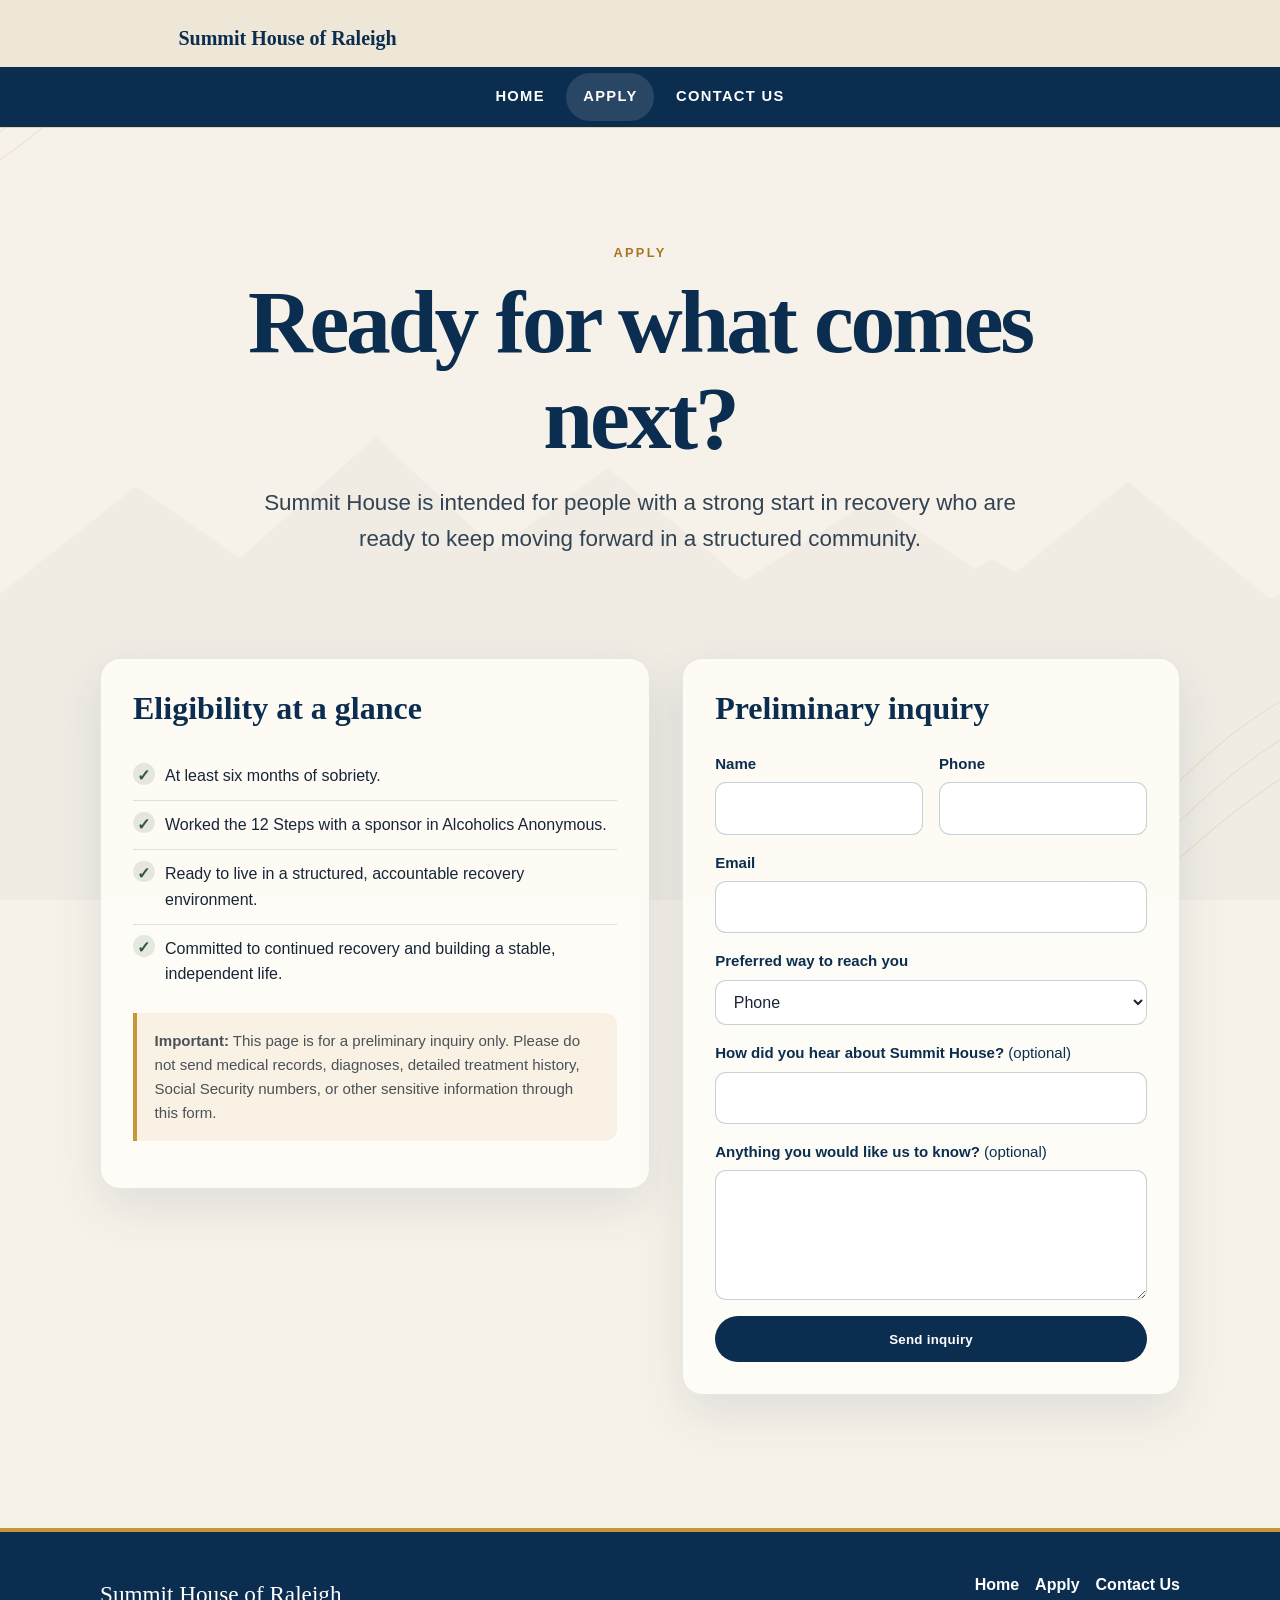
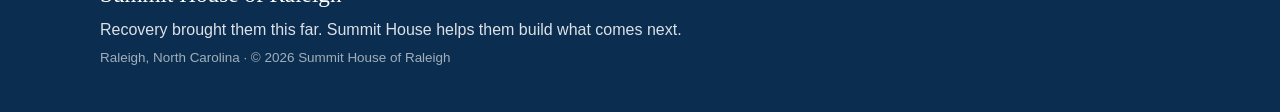
==== apply.html @ 0c9217ca "Use small logo + site title in header; update header styles\n\nCo-authored-by: Copilot <223556219+Co" ====
<!doctype html>
<html lang="en">
<head>
  <meta charset="utf-8">
  <meta name="viewport" content="width=device-width, initial-scale=1">
  <title>Apply | Summit House of Raleigh</title>
  <meta name="description" content="Learn about eligibility and submit a preliminary inquiry to Summit House of Raleigh.">
  <link rel="icon" href="assets/favicon.svg" type="image/svg+xml">
  <link rel="stylesheet" href="styles.css">
</head>
<body>
<a class="skip-link" href="#main">Skip to content</a>
<header class="site-header">
  <div class="brand-wrap">
    <a href="index.html" aria-label="Summit House of Raleigh home" class="brand-link">
      <img class="brand-mark" src="assets/logo.png" alt="">
      <span class="brand-name">Summit House of Raleigh</span>
    </a>
  </div>
  <div class="nav-shell">
    <nav class="nav" aria-label="Primary navigation">
      <a href="index.html" >Home</a>
      <a href="apply.html" aria-current="page">Apply</a>
      <a href="contact.html" >Contact Us</a>
    </nav>
  </div>
</header>

<main id="main">
  <section class="hero" style="padding-bottom:2rem">
    <p class="eyebrow">Apply</p>
    <h1>Ready for what comes next?</h1>
    <p class="lead">Summit House is intended for people with a strong start in recovery who are ready to keep moving forward in a structured community.</p>
  </section>

  <section class="section">
    <div class="split">
      <div class="panel">
        <h2>Eligibility at a glance</h2>
        <ul class="check-list">
          <li>At least six months of sobriety.</li>
          <li>Worked the 12 Steps with a sponsor in Alcoholics Anonymous.</li>
          <li>Ready to live in a structured, accountable recovery environment.</li>
          <li>Committed to continued recovery and building a stable, independent life.</li>
        </ul>
        <p class="note"><strong>Important:</strong> This page is for a preliminary inquiry only. Please do not send medical records, diagnoses, detailed treatment history, Social Security numbers, or other sensitive information through this form.</p>
      </div>

      <div class="panel">
        <h2>Preliminary inquiry</h2>
        <!-- EDIT: Connect this form to Formspree or another secure form provider before launch. -->
        <form action="https://formspree.io/f/REPLACE_ME" method="POST" data-demo="true">
          <div class="form-grid">
            <div class="field">
              <label for="name">Name</label>
              <input id="name" name="name" autocomplete="name" required>
            </div>
            <div class="field">
              <label for="phone">Phone</label>
              <input id="phone" name="phone" type="tel" autocomplete="tel">
            </div>
          </div>
          <div class="field">
            <label for="email">Email</label>
            <input id="email" name="email" type="email" autocomplete="email">
          </div>
          <div class="field">
            <label for="contact-method">Preferred way to reach you</label>
            <select id="contact-method" name="preferred_contact">
              <option>Phone</option>
              <option>Text</option>
              <option>Email</option>
            </select>
          </div>
          <div class="field">
            <label for="referral">How did you hear about Summit House? <span style="font-weight:400">(optional)</span></label>
            <input id="referral" name="referral">
          </div>
          <div class="field">
            <label for="message">Anything you would like us to know? <span style="font-weight:400">(optional)</span></label>
            <textarea id="message" name="message"></textarea>
          </div>
          <button class="button" type="submit">Send inquiry</button>
          <p class="form-status" role="status" aria-live="polite"></p>
        </form>
      </div>
    </div>
  </section>
</main>
<footer class="site-footer">
  <div class="footer-inner">
    <div>
      <p class="footer-brand">Summit House of Raleigh</p>
      <p>Recovery brought them this far. Summit House helps them build what comes next.</p>
      <p class="smallprint">Raleigh, North Carolina · © 2026 Summit House of Raleigh</p>
    </div>
    <div class="footer-links">
      <a href="index.html">Home</a>
      <a href="apply.html">Apply</a>
      <a href="contact.html">Contact Us</a>
    </div>
  </div>
</footer>

<script src="script.js"></script>
</body>
</html>
---- styles.css ----
:root {
  --navy: #0b2d4f;
  --navy-2: #163f65;
  --gold: #c89639;
  --gold-dark: #a77521;
  --cream: #f7f2e9;
  --paper: #fffdf8;
  --green: #2f5a3a;
  --ink: #172536;
  --muted: #5d6872;
  --line: rgba(11, 45, 79, .13);
  --shadow: 0 18px 50px rgba(11,45,79,.10);
  --radius: 20px;
  --max: 1120px;
}

* { box-sizing: border-box; }

html { scroll-behavior: smooth; }

body {
  margin: 0;
  color: var(--ink);
  background: var(--cream) url("assets/brand-background.svg") center top / cover fixed;
  font-family: ui-sans-serif, -apple-system, BlinkMacSystemFont, "Segoe UI", Arial, sans-serif;
  line-height: 1.6;
}

img { max-width: 100%; display: block; }

a { color: inherit; }

.skip-link {
  position: absolute;
  left: -9999px;
  top: 0;
  z-index: 1000;
  background: var(--navy);
  color: white;
  padding: .7rem 1rem;
}
.skip-link:focus { left: .5rem; top: .5rem; }

.site-header {
  background: transparent;
  backdrop-filter: blur(8px);
  border-bottom: 1px solid rgba(200,150,57,.34);
}

.brand-wrap {
  max-width: var(--max);
  margin: 0 auto;
  padding: 1.25rem 1.25rem .8rem;
  position: relative;
  z-index: 0;
}
.brand-wrap::before {
  content: "";
  position: absolute;
  left: 50%;
  transform: translateX(-50%);
  top: 0;
  bottom: 0;
  width: 100vw;
  background: #eee6d6;
  z-index: -1;
}

.brand-logo {
  width: min(760px, 94vw);
  margin: 0 auto;
  mix-blend-mode: multiply;
}

.brand-link {
  display: inline-flex;
  align-items: center;
  gap: .9rem;
  text-decoration: none;
  color: inherit;
}
.brand-mark {
  width: 64px;
  height: auto;
  display: block;
}
.brand-name {
  font-family: Georgia, "Times New Roman", serif;
  font-size: 1.25rem;
  color: var(--navy);
  font-weight: 700;
}

@media (max-width: 780px) {
  .brand-mark { width: 48px; }
  .brand-name { font-size: 1.05rem; }
}

.nav-shell {
  border-top: 1px solid rgba(11,45,79,.08);
  background: var(--navy);
}

.nav {
  max-width: var(--max);
  margin: 0 auto;
  display: flex;
  align-items: center;
  justify-content: center;
  gap: .3rem;
  padding: .35rem 1rem;
}

.nav a {
  color: white;
  text-decoration: none;
  font-size: .92rem;
  font-weight: 750;
  letter-spacing: .09em;
  text-transform: uppercase;
  padding: .75rem 1.05rem;
  border-radius: 999px;
}

.nav a:hover,
.nav a:focus-visible,
.nav a[aria-current="page"] {
  background: rgba(255,255,255,.12);
  outline: none;
}

.hero {
  max-width: var(--max);
  margin: 0 auto;
  padding: clamp(4rem, 9vw, 7.5rem) 1.25rem 4.6rem;
  text-align: center;
}

.eyebrow {
  margin: 0 0 .65rem;
  color: var(--gold-dark);
  font-size: .8rem;
  font-weight: 850;
  letter-spacing: .18em;
  text-transform: uppercase;
}

h1, h2, h3 {
  font-family: Georgia, "Times New Roman", serif;
  color: var(--navy);
  line-height: 1.08;
}

h1 {
  font-size: clamp(2.55rem, 7vw, 5.8rem);
  letter-spacing: -.035em;
  margin: 0 auto 1.15rem;
  max-width: 990px;
}

.hero .lead {
  max-width: 790px;
  margin: 0 auto;
  font-size: clamp(1.08rem, 2.2vw, 1.4rem);
  color: #324353;
}

.hero-quote {
  max-width: 760px;
  margin: 2.1rem auto 0;
  padding-top: 1.5rem;
  position: relative;
  font-family: Georgia, "Times New Roman", serif;
  font-size: clamp(1.12rem, 2vw, 1.35rem);
  font-style: italic;
  color: var(--navy);
}
.hero-quote:before {
  content: "";
  position: absolute;
  width: 78px;
  height: 2px;
  background: var(--gold);
  top: 0;
  left: calc(50% - 39px);
}

.actions {
  display: flex;
  flex-wrap: wrap;
  justify-content: center;
  gap: .8rem;
  margin-top: 2rem;
}

.button {
  display: inline-flex;
  justify-content: center;
  align-items: center;
  min-height: 46px;
  padding: .78rem 1.15rem;
  border-radius: 999px;
  border: 1px solid transparent;
  background: var(--navy);
  color: white;
  text-decoration: none;
  font-weight: 800;
  letter-spacing: .02em;
  cursor: pointer;
}
.button:hover, .button:focus-visible { background: var(--navy-2); outline: 3px solid rgba(200,150,57,.28); }
.button.secondary { background: transparent; color: var(--navy); border-color: rgba(11,45,79,.35); }
.button.secondary:hover { background: rgba(11,45,79,.06); }

.section {
  max-width: var(--max);
  margin: 0 auto;
  padding: 4.3rem 1.25rem;
}

.section.narrow { max-width: 850px; }

.section-title {
  text-align: center;
  margin: 0 0 2rem;
}

.section-title h2 {
  font-size: clamp(2rem, 4vw, 3.25rem);
  margin: .15rem 0 .7rem;
}
.section-title p { max-width: 720px; margin: 0 auto; color: var(--muted); }

.cards {
  display: grid;
  grid-template-columns: repeat(3, 1fr);
  gap: 1rem;
}

.card {
  background: rgba(255,253,248,.88);
  border: 1px solid rgba(11,45,79,.09);
  border-top: 4px solid var(--gold);
  border-radius: var(--radius);
  padding: 1.55rem;
  box-shadow: var(--shadow);
}

.card-icon {
  width: 48px;
  height: 48px;
  display: grid;
  place-items: center;
  border-radius: 50%;
  background: var(--navy);
  color: white;
  margin-bottom: 1rem;
}
.card-icon svg { width: 25px; height: 25px; }

.card h3 { font-size: 1.35rem; margin: 0 0 .55rem; }
.card p { margin: 0; color: var(--muted); }

.statement {
  background: var(--navy);
  color: white;
  border-radius: 28px;
  padding: clamp(2rem, 5vw, 4rem);
  box-shadow: var(--shadow);
  position: relative;
  overflow: hidden;
}
.statement:after {
  content: "";
  position: absolute;
  width: 220px;
  height: 220px;
  border: 1px solid rgba(200,150,57,.38);
  border-radius: 50%;
  right: -70px;
  top: -100px;
}
.statement h2 { color: white; margin-top: 0; font-size: clamp(2rem, 4vw, 3.1rem); }
.statement p { color: rgba(255,255,255,.84); max-width: 760px; font-size: 1.08rem; }
.statement strong { color: #f2c56b; }

.split {
  display: grid;
  grid-template-columns: 1.05fr .95fr;
  gap: 2rem;
  align-items: start;
}

.panel {
  background: rgba(255,253,248,.88);
  border: 1px solid rgba(11,45,79,.10);
  border-radius: var(--radius);
  padding: clamp(1.4rem, 3vw, 2rem);
  box-shadow: var(--shadow);
}

.panel h2 { margin-top: 0; font-size: 2rem; }

.check-list {
  list-style: none;
  padding: 0;
  margin: 1.4rem 0 0;
}
.check-list li {
  position: relative;
  padding: .7rem 0 .7rem 2rem;
  border-bottom: 1px solid var(--line);
}
.check-list li:last-child { border-bottom: 0; }
.check-list li:before {
  content: "✓";
  position: absolute;
  left: 0;
  top: .68rem;
  width: 1.35rem;
  height: 1.35rem;
  border-radius: 50%;
  background: rgba(47,90,58,.12);
  color: var(--green);
  display: grid;
  place-items: center;
  font-weight: 900;
}

.note {
  background: rgba(200,150,57,.10);
  border-left: 4px solid var(--gold);
  padding: 1rem 1.1rem;
  border-radius: 0 12px 12px 0;
  color: #4a5158;
  font-size: .94rem;
}

form {
  display: grid;
  gap: 1rem;
}

.field { display: grid; gap: .38rem; }
label { color: var(--navy); font-weight: 750; font-size: .94rem; }
input, select, textarea {
  width: 100%;
  border: 1px solid rgba(11,45,79,.22);
  background: white;
  color: var(--ink);
  border-radius: 11px;
  padding: .78rem .85rem;
  font: inherit;
}
textarea { min-height: 130px; resize: vertical; }
input:focus, select:focus, textarea:focus {
  outline: 3px solid rgba(200,150,57,.24);
  border-color: var(--gold-dark);
}

.form-grid {
  display: grid;
  grid-template-columns: 1fr 1fr;
  gap: 1rem;
}

.form-status {
  display: none;
  margin: .25rem 0 0;
  padding: .8rem 1rem;
  border-radius: 10px;
  background: rgba(11,45,79,.07);
  color: var(--navy);
}
.form-status.show { display: block; }

.contact-cards {
  display: grid;
  grid-template-columns: repeat(2, 1fr);
  gap: 1rem;
}
.contact-card a { color: var(--navy); font-weight: 800; text-decoration-thickness: 1px; }

.site-footer {
  margin-top: 4rem;
  background: var(--navy);
  color: rgba(255,255,255,.86);
  border-top: 4px solid var(--gold);
}
.footer-inner {
  max-width: var(--max);
  margin: 0 auto;
  padding: 2.5rem 1.25rem;
  display: grid;
  grid-template-columns: 1.25fr .75fr;
  gap: 2rem;
}
.footer-brand {
  font-family: Georgia, "Times New Roman", serif;
  color: white;
  font-size: 1.45rem;
  margin: 0 0 .35rem;
}
.footer-inner p { margin: .25rem 0; }
.footer-links { display: flex; gap: 1rem; justify-content: flex-end; align-items: start; flex-wrap: wrap; }
.footer-links a { color: white; text-decoration: none; font-weight: 700; }
.footer-links a:hover { text-decoration: underline; }

.smallprint {
  font-size: .84rem;
  color: rgba(255,255,255,.62);
}

@media (max-width: 780px) {
  .brand-wrap { padding-top: .8rem; }
  .nav { justify-content: space-around; gap: 0; }
  .nav a { padding: .65rem .7rem; font-size: .78rem; }
  .hero { padding-top: 3.5rem; }
  .cards, .split, .contact-cards, .footer-inner { grid-template-columns: 1fr; }
  .footer-links { justify-content: flex-start; }
  .form-grid { grid-template-columns: 1fr; }
}
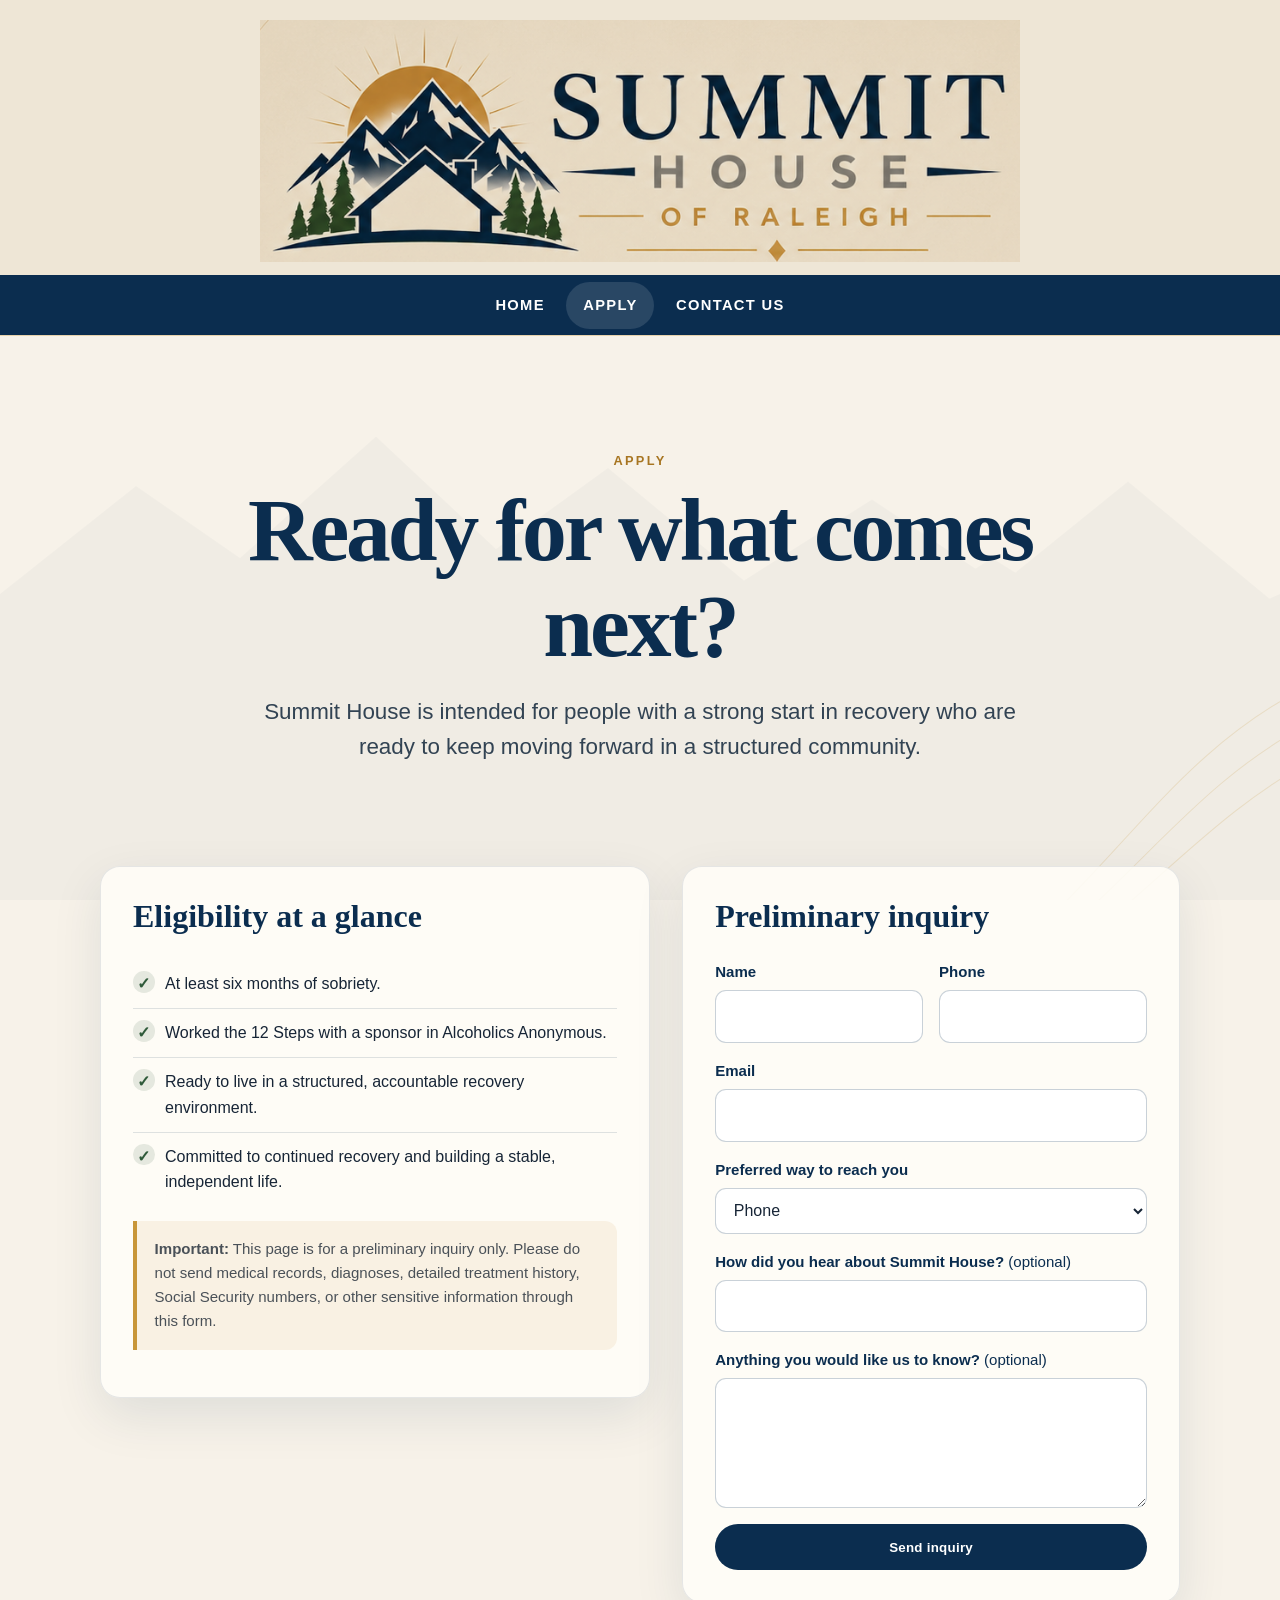
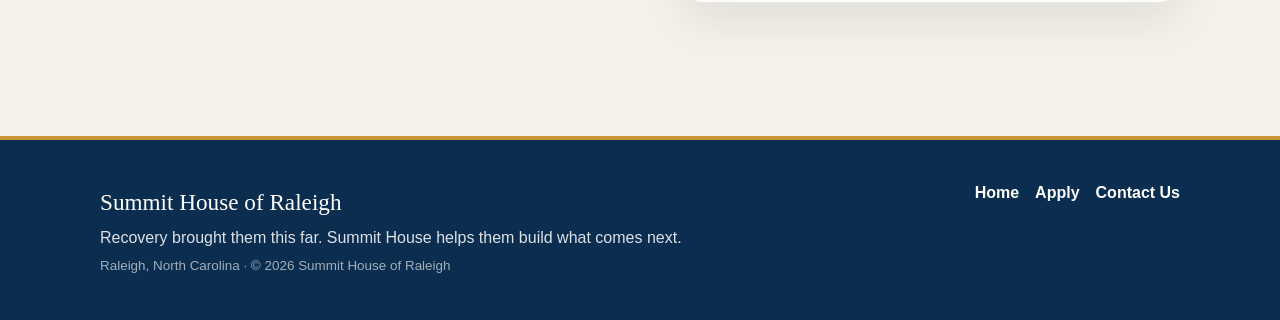
==== commit 97a80d69: "Scale down header logo to ~70% (45px desktop, 40px mobile)\n\nCo-authored-by: Copilot <223556219+Cop" ====
--- a/apply.html
+++ b/apply.html
@@ -12,9 +12,8 @@
 <a class="skip-link" href="#main">Skip to content</a>
 <header class="site-header">
   <div class="brand-wrap">
-    <a href="index.html" aria-label="Summit House of Raleigh home" class="brand-link">
-      <img class="brand-mark" src="assets/logo.png" alt="">
-      <span class="brand-name">Summit House of Raleigh</span>
+    <a href="index.html" aria-label="Summit House of Raleigh home">
+      <img class="brand-logo" src="assets/summit-house-logo.png" alt="Summit House of Raleigh">
     </a>
   </div>
   <div class="nav-shell">
--- a/styles.css
+++ b/styles.css
@@ -73,28 +73,30 @@
   mix-blend-mode: multiply;
 }
 
+/* Header brand layout: small mark + large title */
 .brand-link {
   display: inline-flex;
   align-items: center;
-  gap: .9rem;
+  gap: 1rem;
   text-decoration: none;
   color: inherit;
 }
 .brand-mark {
-  width: 64px;
+  width: 45px; /* ~70% of previous 64px */
   height: auto;
   display: block;
 }
 .brand-name {
   font-family: Georgia, "Times New Roman", serif;
-  font-size: 1.25rem;
+  font-size: clamp(1.8rem, 4vw, 3.8rem);
   color: var(--navy);
-  font-weight: 700;
+  font-weight: 800;
+  line-height: 1;
 }
 
 @media (max-width: 780px) {
-  .brand-mark { width: 48px; }
-  .brand-name { font-size: 1.05rem; }
+  .brand-mark { width: 40px; /* ~70% of previous 56px */ }
+  .brand-name { font-size: clamp(1.4rem, 6vw, 2.4rem); }
 }
 
 .nav-shell {
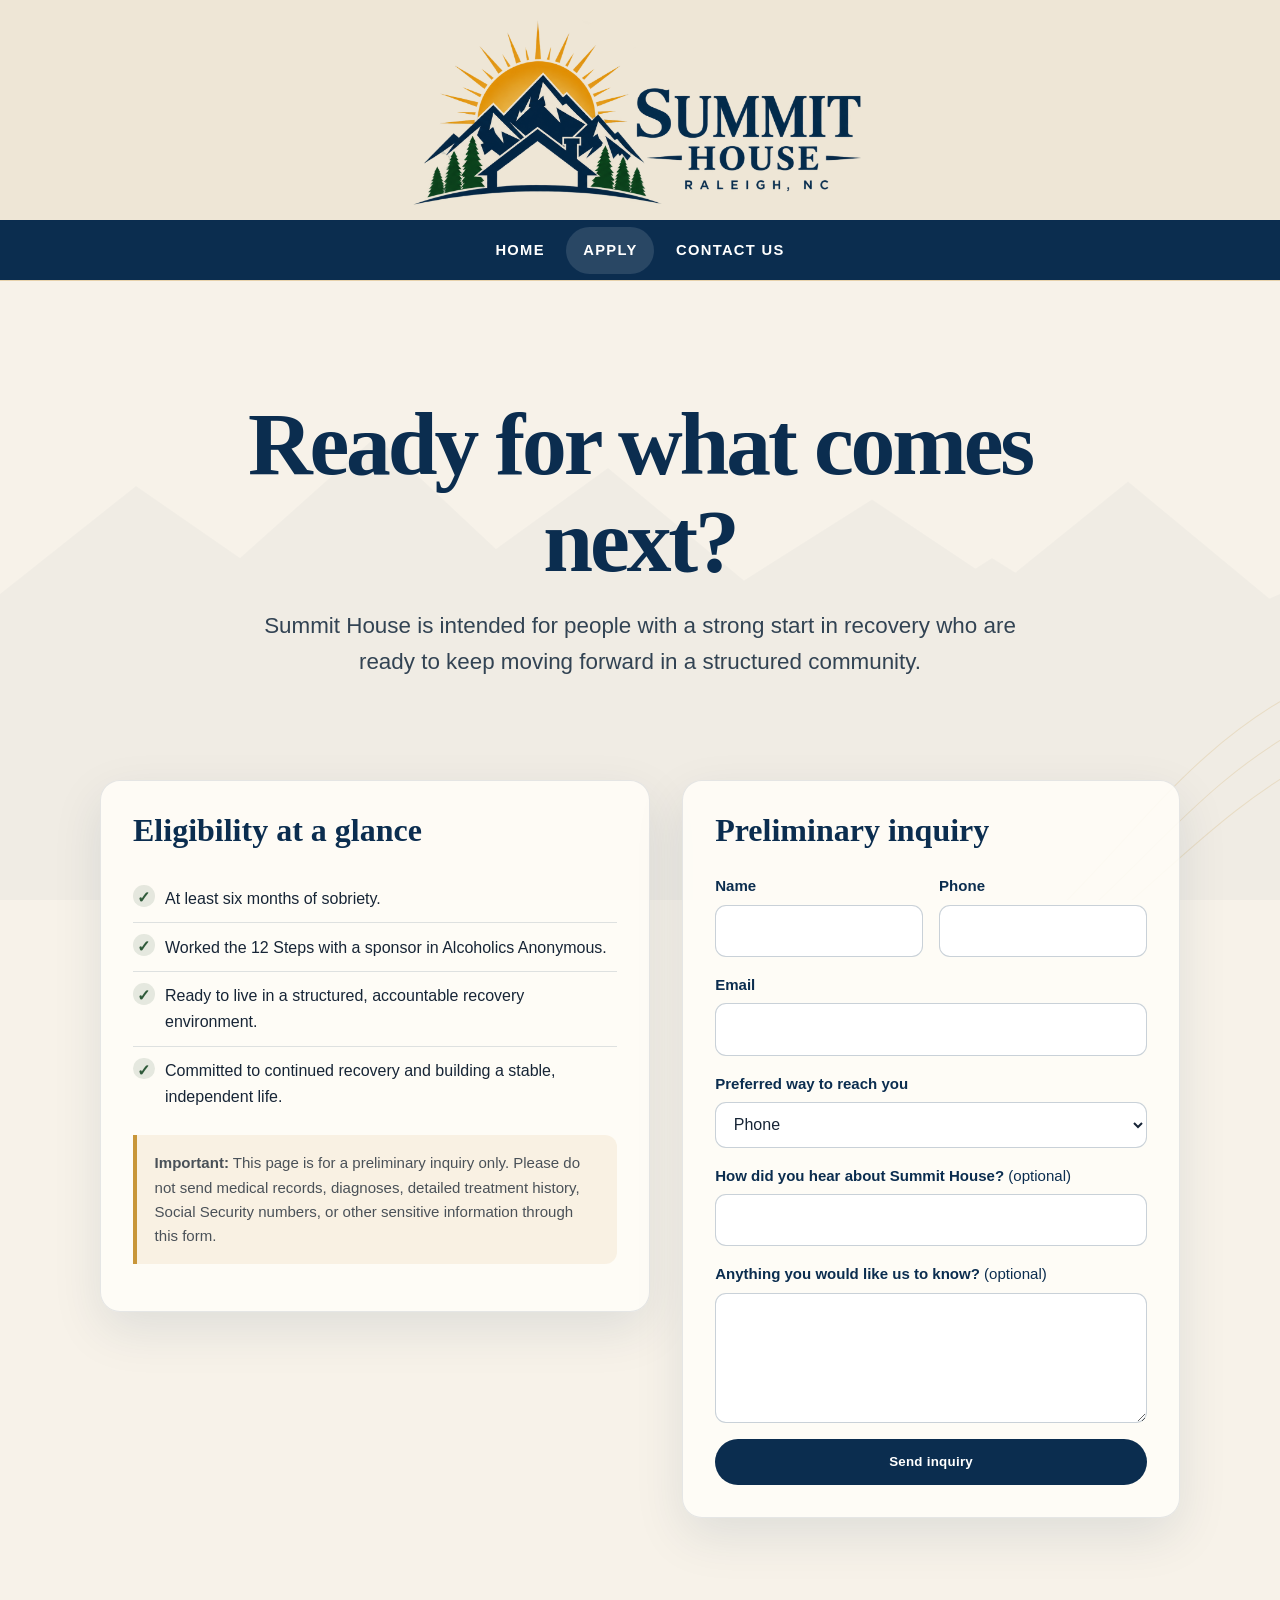
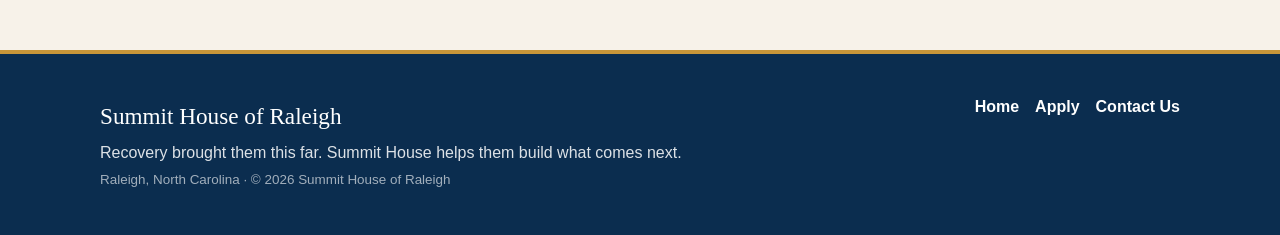
==== commit e8f24ae7: "tweaks and updates" ====
--- a/apply.html
+++ b/apply.html
@@ -27,7 +27,6 @@
 
 <main id="main">
   <section class="hero" style="padding-bottom:2rem">
-    <p class="eyebrow">Apply</p>
     <h1>Ready for what comes next?</h1>
     <p class="lead">Summit House is intended for people with a strong start in recovery who are ready to keep moving forward in a structured community.</p>
   </section>
@@ -48,7 +47,9 @@
       <div class="panel">
         <h2>Preliminary inquiry</h2>
         <!-- EDIT: Connect this form to Formspree or another secure form provider before launch. -->
-        <form action="https://formspree.io/f/REPLACE_ME" method="POST" data-demo="true">
+        <form action="https://formspree.io/f/mljrjday" method="POST">
+          <input type="hidden" name="_next" value="thanks.html">
+          <input type="hidden" name="_subject" value="New inquiry from summithouseraleigh.org">
           <div class="form-grid">
             <div class="field">
               <label for="name">Name</label>
@@ -61,7 +62,7 @@
           </div>
           <div class="field">
             <label for="email">Email</label>
-            <input id="email" name="email" type="email" autocomplete="email">
+            <input id="email" name="email" type="email" autocomplete="email" required>
           </div>
           <div class="field">
             <label for="contact-method">Preferred way to reach you</label>
@@ -77,7 +78,7 @@
           </div>
           <div class="field">
             <label for="message">Anything you would like us to know? <span style="font-weight:400">(optional)</span></label>
-            <textarea id="message" name="message"></textarea>
+            <textarea id="message" name="message" required></textarea>
           </div>
           <button class="button" type="submit">Send inquiry</button>
           <p class="form-status" role="status" aria-live="polite"></p>
--- a/styles.css
+++ b/styles.css
@@ -68,7 +68,7 @@
 }
 
 .brand-logo {
-  width: min(760px, 94vw);
+  width: min(460px, 94vw);
   margin: 0 auto;
   mix-blend-mode: multiply;
 }
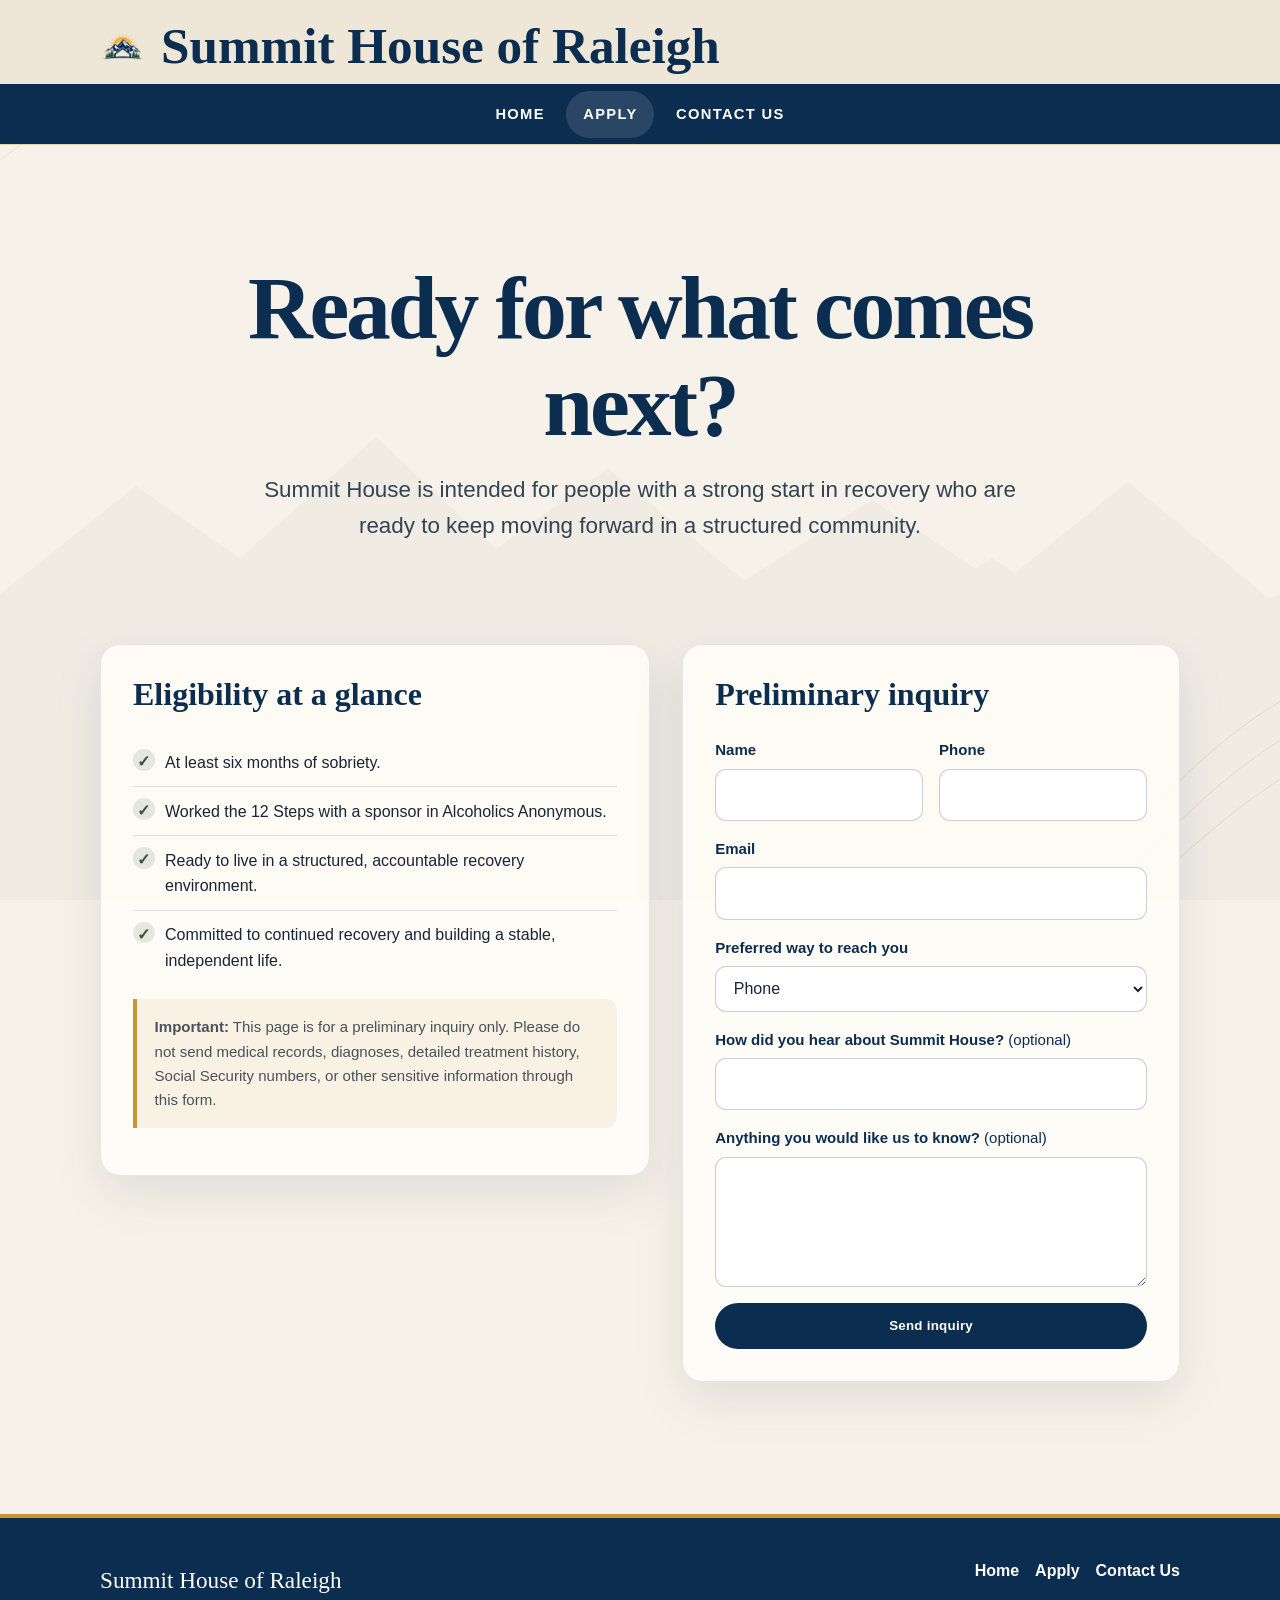
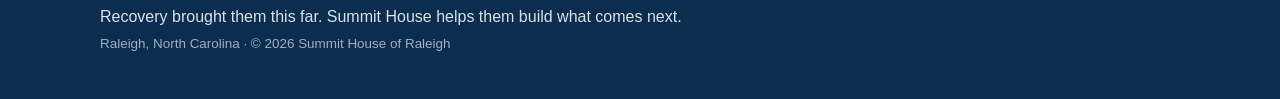
==== commit fd3d1dfd: "Standardize header across pages using small logo + site title\n\nCo-authored-by: Copilot <223556219+" ====
--- a/apply.html
+++ b/apply.html
@@ -12,15 +12,16 @@
 <a class="skip-link" href="#main">Skip to content</a>
 <header class="site-header">
   <div class="brand-wrap">
-    <a href="index.html" aria-label="Summit House of Raleigh home">
-      <img class="brand-logo" src="assets/summit-house-logo.png" alt="Summit House of Raleigh">
+    <a href="index.html" aria-label="Summit House of Raleigh home" class="brand-link">
+      <img class="brand-mark" src="assets/logo.png" alt="">
+      <span class="brand-name">Summit House of Raleigh</span>
     </a>
   </div>
   <div class="nav-shell">
     <nav class="nav" aria-label="Primary navigation">
-      <a href="index.html" >Home</a>
+      <a href="index.html">Home</a>
       <a href="apply.html" aria-current="page">Apply</a>
-      <a href="contact.html" >Contact Us</a>
+      <a href="contact.html">Contact Us</a>
     </nav>
   </div>
 </header>
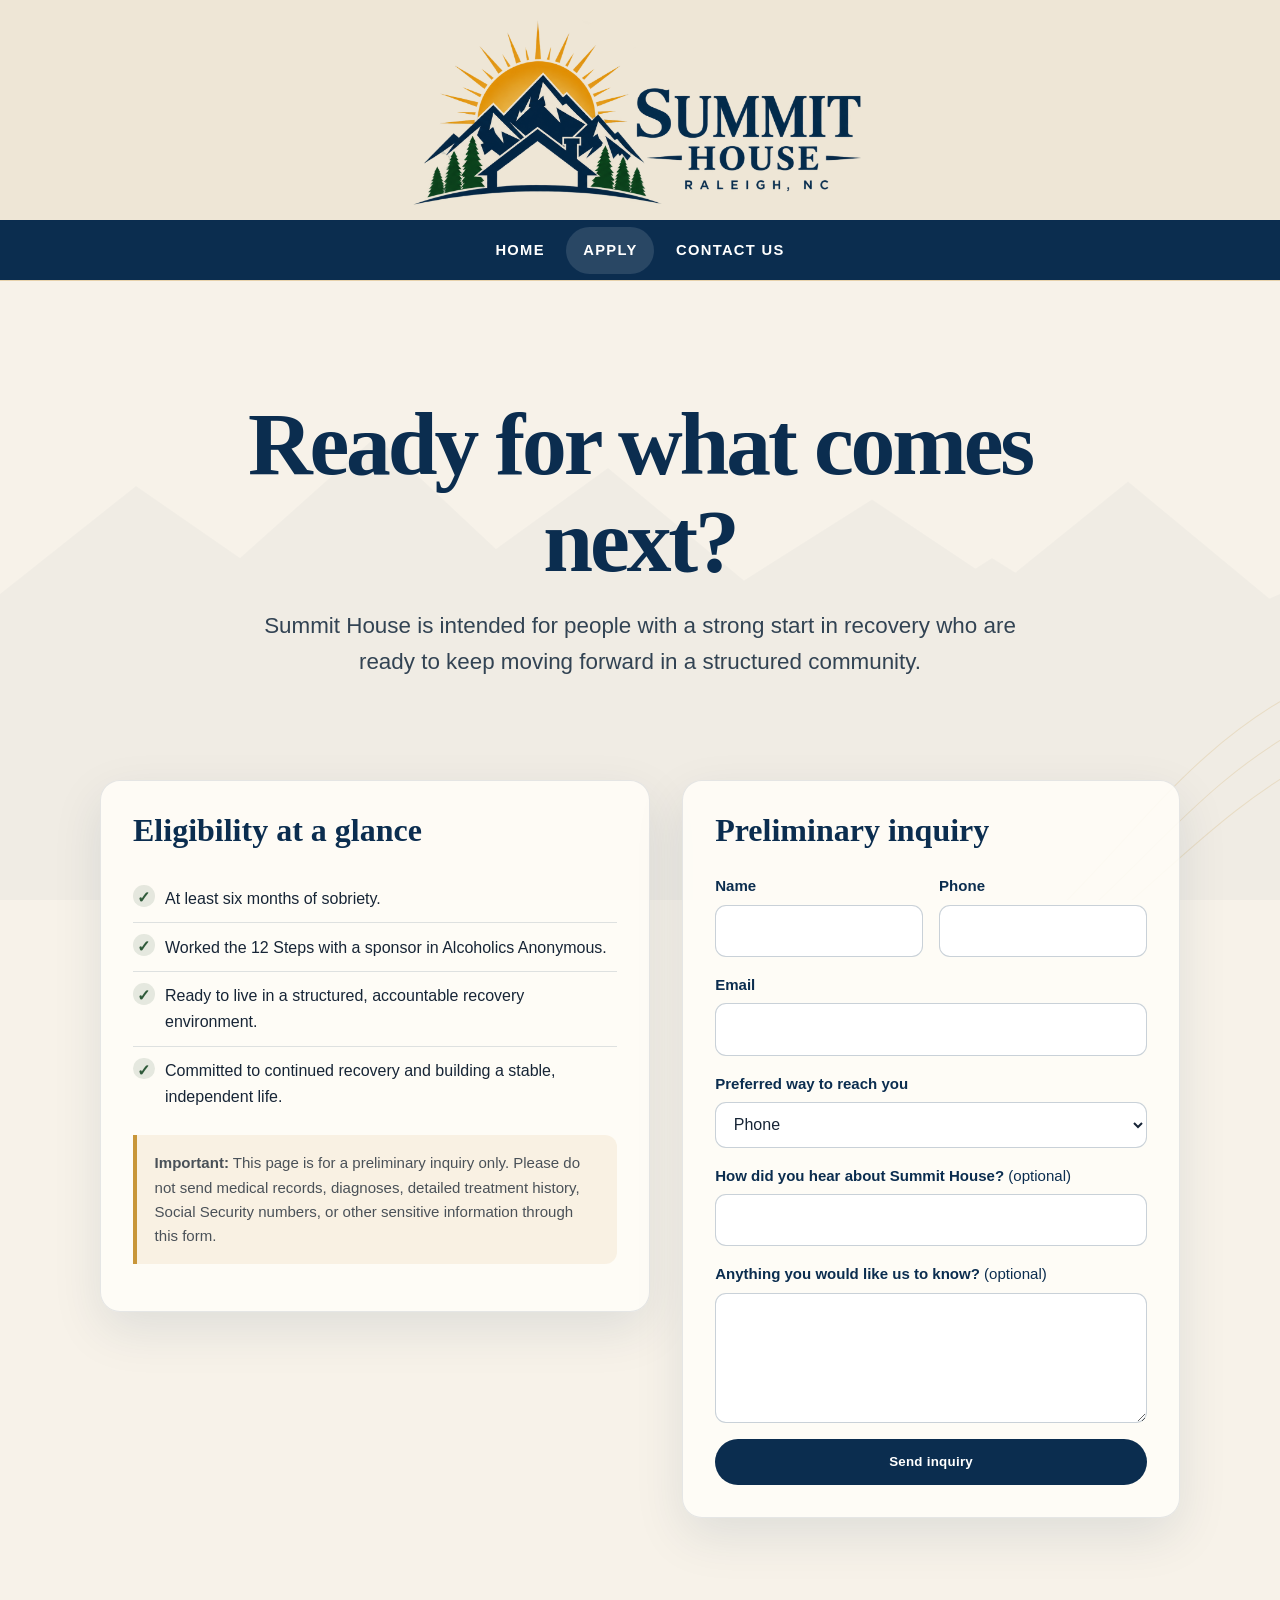
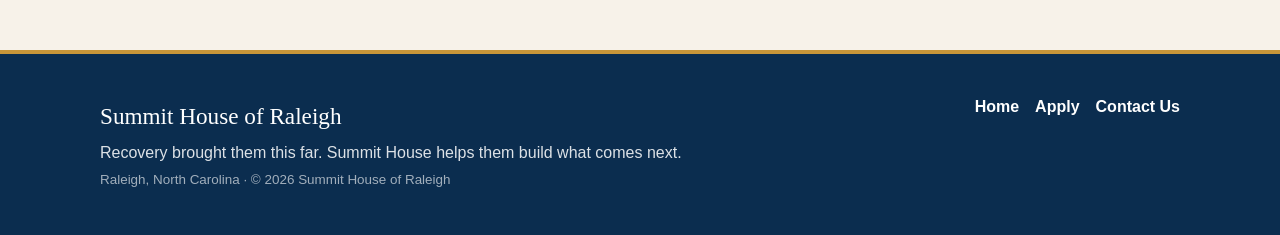
==== commit 9ed2ffc2: "Revert headers on main pages to original full-brand logo; keep thanks page using small mark + title\" ====
--- a/apply.html
+++ b/apply.html
@@ -12,9 +12,8 @@
 <a class="skip-link" href="#main">Skip to content</a>
 <header class="site-header">
   <div class="brand-wrap">
-    <a href="index.html" aria-label="Summit House of Raleigh home" class="brand-link">
-      <img class="brand-mark" src="assets/logo.png" alt="">
-      <span class="brand-name">Summit House of Raleigh</span>
+    <a href="index.html" aria-label="Summit House of Raleigh home">
+      <img class="brand-logo" src="assets/summit-house-logo.png" alt="Summit House of Raleigh">
     </a>
   </div>
   <div class="nav-shell">
